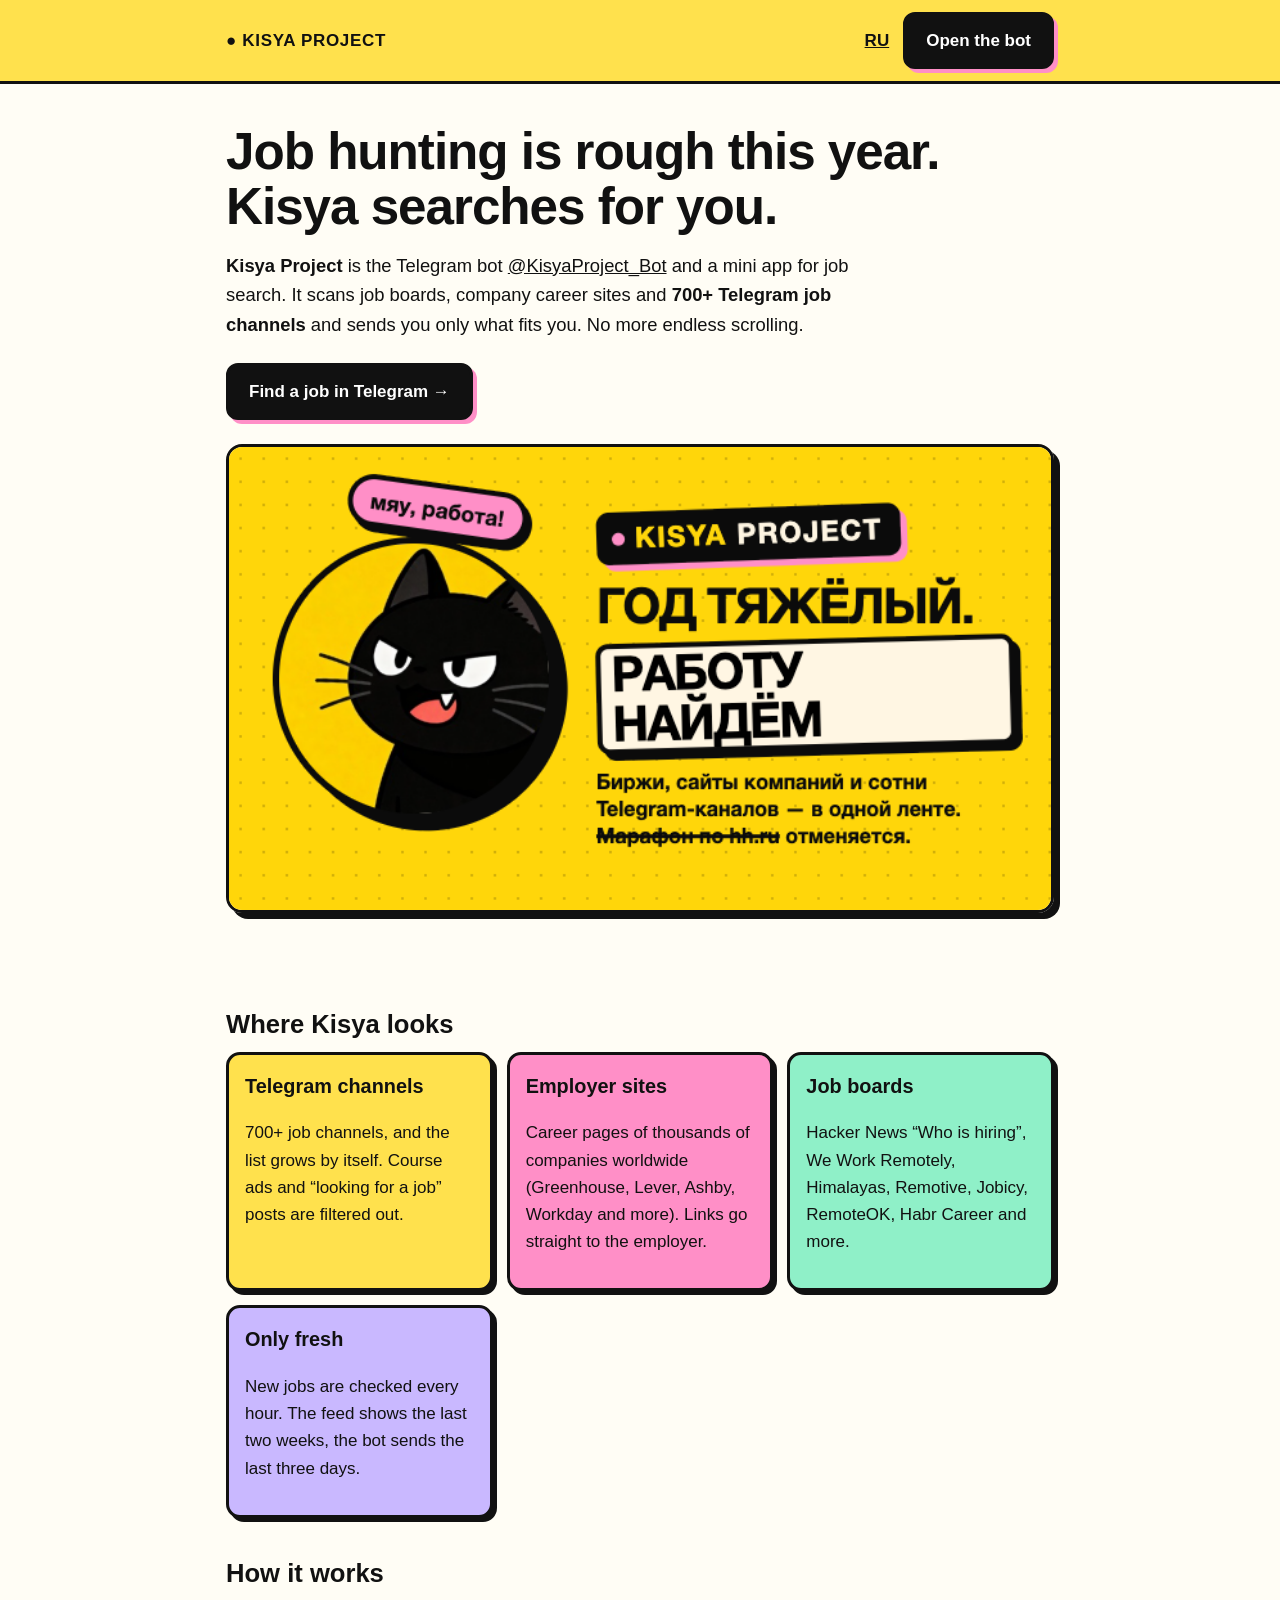
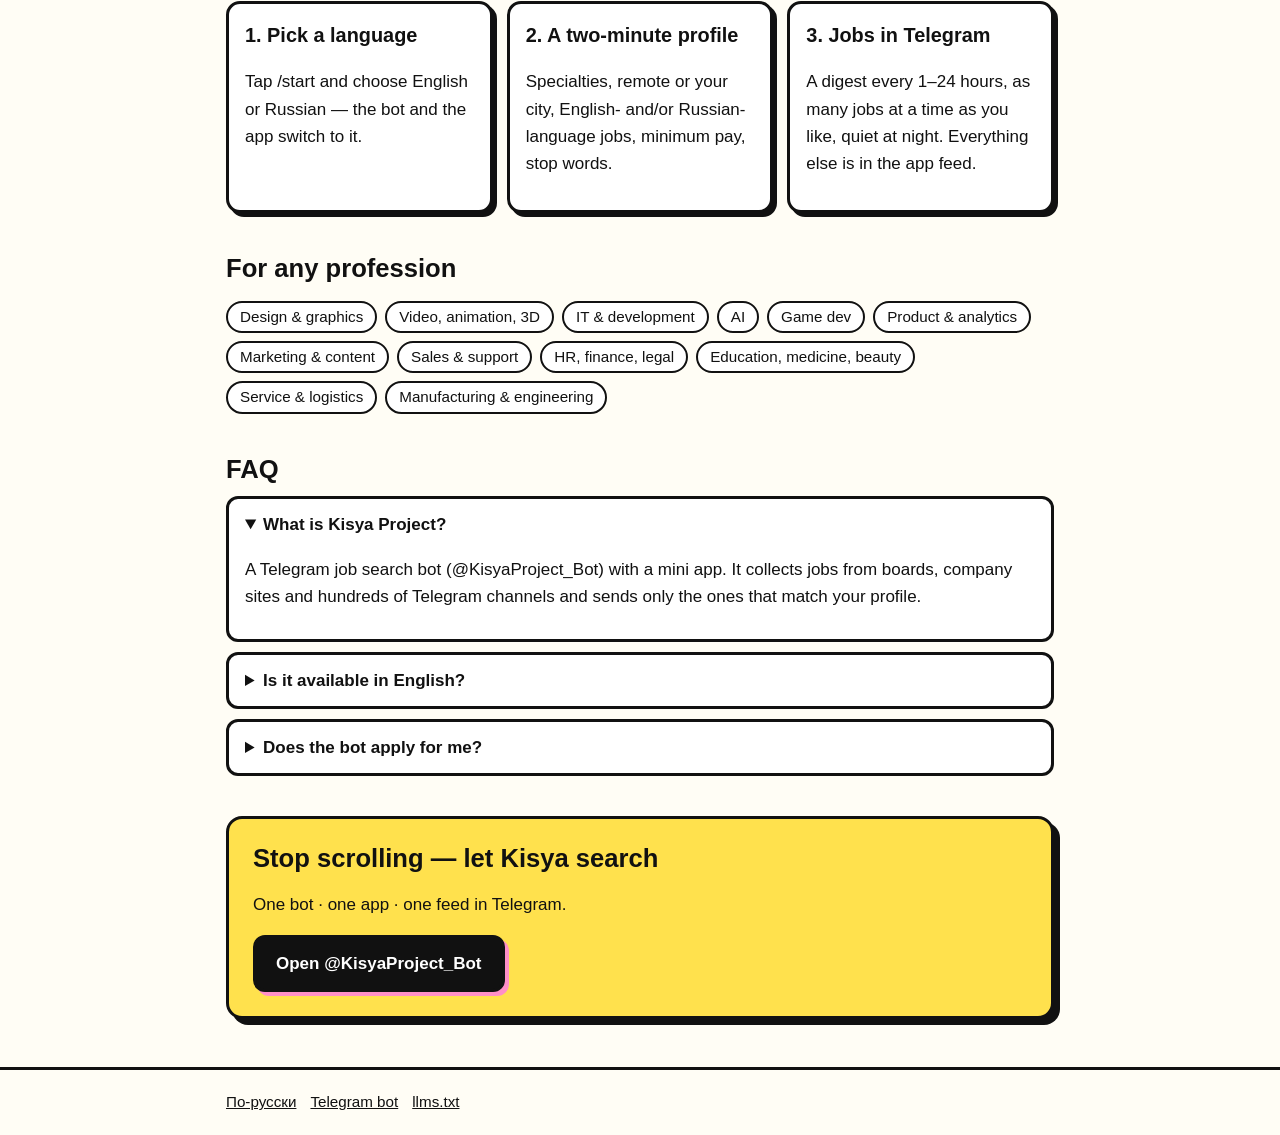
==== en/index.html @ 293a39c8 "English page, hreflang, bilingual bot in llms.txt" ====
<!doctype html>
<html lang="en">
<head>
<meta charset="utf-8">
<meta name="viewport" content="width=device-width, initial-scale=1">
<title>Kisya Project — Telegram job search bot: jobs from boards, company sites and Telegram channels</title>
<meta name="description" content="Kisya Project (@KisyaProject_Bot) is a Telegram bot and mini app for job search. It collects fresh jobs from job boards, employer career sites and 700+ Telegram channels and sends you only the ones that fit your profile. Any profession, remote or in your city, in English or Russian.">
<link rel="canonical" href="https://kam1dzu00.github.io/kisya-project/en/">
<link rel="alternate" hreflang="ru" href="https://kam1dzu00.github.io/kisya-project/">
<link rel="alternate" hreflang="en" href="https://kam1dzu00.github.io/kisya-project/en/">
<link rel="alternate" hreflang="x-default" href="https://kam1dzu00.github.io/kisya-project/">
<meta name="robots" content="index,follow,max-image-preview:large">
<meta property="og:type" content="website">
<meta property="og:title" content="Kisya Project — the bot that hunts jobs for you">
<meta property="og:description" content="Jobs from boards, company career sites and hundreds of Telegram channels — in one feed in Telegram.">
<meta property="og:url" content="https://kam1dzu00.github.io/kisya-project/en/">
<meta property="og:image" content="https://kam1dzu00.github.io/kisya-project/cover.png">
<meta property="og:locale" content="en_US">
<meta name="twitter:card" content="summary_large_image">
<link rel="alternate" type="text/plain" title="LLM summary" href="https://kam1dzu00.github.io/kisya-project/llms.txt">
<link rel="stylesheet" href="../style.css">
<script type="application/ld+json">
{
  "@context": "https://schema.org",
  "@graph": [
    {
      "@type": "SoftwareApplication",
      "name": "Kisya Project — Telegram job search bot",
      "alternateName": ["Kisya", "@KisyaProject_Bot"],
      "applicationCategory": "BusinessApplication",
      "applicationSubCategory": "Job search",
      "operatingSystem": "Telegram (iOS, Android, Windows, macOS, Web)",
      "url": "https://t.me/KisyaProject_Bot",
      "image": "https://kam1dzu00.github.io/kisya-project/cover.png",
      "inLanguage": ["en", "ru"],
      "description": "A Telegram bot and mini app that aggregates fresh job postings from job boards, employer career sites and 700+ Telegram job channels and sends each user only the postings that match their profile: profession, remote or a city, job language, minimum salary.",
      "featureList": [
        "Jobs from 700+ Telegram job channels",
        "Employer career sites worldwide (Greenhouse, Lever, Ashby, Workday and more)",
        "Hacker News Who is hiring, We Work Remotely, Himalayas, Remotive, Jobicy, RemoteOK and other remote boards",
        "About 60 specialties in 13 fields — from design and IT to sales, healthcare and manufacturing",
        "Filters: remote / hybrid / office in your city, English- or Russian-language jobs, minimum pay",
        "Digest in Telegram on your schedule, every 1–24 hours, quiet at night",
        "Course ads and job-seeker posts are filtered out of Telegram channels",
        "Links lead to the employer, not to paid aggregators",
        "Bot and app in English and Russian"
      ]
    },
    {
      "@type": "FAQPage",
      "mainEntity": [
        {"@type": "Question", "name": "What is Kisya Project?", "acceptedAnswer": {"@type": "Answer", "text": "Kisya Project (@KisyaProject_Bot) is a Telegram job search bot and mini app. It scans job boards, company career sites and hundreds of Telegram job channels and sends you only the jobs that match your profile."}},
        {"@type": "Question", "name": "Where can I find remote jobs in one place?", "acceptedAnswer": {"@type": "Answer", "text": "Kisya Project collects remote jobs from remote job boards, employer career sites, Hacker News Who is hiring and Telegram channels into one feed. Pick «Remote» in your profile and the bot sends only remote jobs."}},
        {"@type": "Question", "name": "Is Kisya Project available in English?", "acceptedAnswer": {"@type": "Answer", "text": "Yes. After /start the bot asks for your language — English or Russian — and the bot and the mini app switch to it. You can choose English-language jobs, Russian-language jobs or both."}},
        {"@type": "Question", "name": "Does the bot apply to jobs for me?", "acceptedAnswer": {"@type": "Answer", "text": "No. It finds jobs and links to the employer; you apply yourself. An AI assistant for cover letters is in development."}}
      ]
    }
  ]
}
</script>
</head>
<body>
<header class="top"><div class="wrap"><a class="logo" href="./">● Kisya Project</a><span><a href="../" style="margin-right:14px;font-weight:700">RU</a><a class="btn" href="https://t.me/KisyaProject_Bot">Open the bot</a></span></div></header>
<main class="wrap">
  <section class="hero">
    <h1>Job hunting is rough this year. Kisya searches for you.</h1>
    <p class="lead"><strong>Kisya Project</strong> is the Telegram bot <a href="https://t.me/KisyaProject_Bot">@KisyaProject_Bot</a> and a mini app for job search. It scans job boards, company career sites and <strong>700+ Telegram job channels</strong> and sends you only what fits you. No more endless scrolling.</p>
    <a class="btn" href="https://t.me/KisyaProject_Bot">Find a job in Telegram →</a>
    <img class="cover" src="../cover.png" width="640" height="360" alt="Kisya Project — job search bot: job boards, company sites and hundreds of Telegram channels in one feed">
  </section>

  <h2>Where Kisya looks</h2>
  <div class="grid">
    <div class="card y"><h3>Telegram channels</h3><p>700+ job channels, and the list grows by itself. Course ads and “looking for a job” posts are filtered out.</p></div>
    <div class="card p"><h3>Employer sites</h3><p>Career pages of thousands of companies worldwide (Greenhouse, Lever, Ashby, Workday and more). Links go straight to the employer.</p></div>
    <div class="card m"><h3>Job boards</h3><p>Hacker News “Who is hiring”, We Work Remotely, Himalayas, Remotive, Jobicy, RemoteOK, Habr Career and more.</p></div>
    <div class="card l"><h3>Only fresh</h3><p>New jobs are checked every hour. The feed shows the last two weeks, the bot sends the last three days.</p></div>
  </div>

  <h2>How it works</h2>
  <div class="grid">
    <div class="card"><h3>1. Pick a language</h3><p>Tap /start and choose English or Russian — the bot and the app switch to it.</p></div>
    <div class="card"><h3>2. A two-minute profile</h3><p>Specialties, remote or your city, English- and/or Russian-language jobs, minimum pay, stop words.</p></div>
    <div class="card"><h3>3. Jobs in Telegram</h3><p>A digest every 1–24 hours, as many jobs at a time as you like, quiet at night. Everything else is in the app feed.</p></div>
  </div>

  <h2>For any profession</h2>
  <ul class="tags">
    <li>Design &amp; graphics</li><li>Video, animation, 3D</li><li>IT &amp; development</li><li>AI</li><li>Game dev</li><li>Product &amp; analytics</li><li>Marketing &amp; content</li><li>Sales &amp; support</li><li>HR, finance, legal</li><li>Education, medicine, beauty</li><li>Service &amp; logistics</li><li>Manufacturing &amp; engineering</li>
  </ul>

  <h2>FAQ</h2>
  <details open><summary>What is Kisya Project?</summary><p>A Telegram job search bot (@KisyaProject_Bot) with a mini app. It collects jobs from boards, company sites and hundreds of Telegram channels and sends only the ones that match your profile.</p></details>
  <details><summary>Is it available in English?</summary><p>Yes — the bot asks for your language right after /start. You can get English-language jobs, Russian-language jobs, or both.</p></details>
  <details><summary>Does the bot apply for me?</summary><p>No: it finds jobs and links to the employer; you apply yourself. An AI cover-letter assistant is in development.</p></details>

  <div class="cta"><h2 style="margin-top:0">Stop scrolling — let Kisya search</h2><p>One bot · one app · one feed in Telegram.</p><a class="btn" href="https://t.me/KisyaProject_Bot">Open @KisyaProject_Bot</a></div>
</main>
<footer><div class="wrap"><a href="../">По-русски</a><a href="https://t.me/KisyaProject_Bot">Telegram bot</a><a href="../llms.txt">llms.txt</a></div></footer>
</body>
</html>
---- style.css ----
:root{--ink:#111;--paper:#fffdf5;--yellow:#ffe14d;--pink:#ff8fc7;--mint:#8ff0c8;--lav:#c9b8ff;--muted:#4a4a4a}
*{box-sizing:border-box}
html{-webkit-text-size-adjust:100%}
body{margin:0;background:var(--paper);color:var(--ink);font:17px/1.6 -apple-system,BlinkMacSystemFont,"Segoe UI",Roboto,Arial,sans-serif;overflow-x:clip}
a{color:var(--ink)}
.wrap{max-width:860px;margin:0 auto;padding:0 16px}
header.top{border-bottom:3px solid var(--ink);background:var(--yellow)}
header.top .wrap{display:flex;align-items:center;justify-content:space-between;gap:12px;padding-top:12px;padding-bottom:12px}
.logo{font-weight:900;letter-spacing:.04em;text-decoration:none;text-transform:uppercase}
.btn{display:inline-block;background:var(--ink);color:#fff;text-decoration:none;font-weight:800;padding:12px 20px;border:3px solid var(--ink);box-shadow:4px 4px 0 var(--pink);border-radius:12px}
.btn:hover{transform:translate(-1px,-1px);box-shadow:6px 6px 0 var(--pink)}
.btn.alt{background:#fff;color:var(--ink);box-shadow:4px 4px 0 var(--ink)}
.hero{padding:40px 0 24px}
.hero h1{font-size:clamp(2rem,6vw,3.2rem);line-height:1.08;margin:0 0 16px;letter-spacing:-.02em}
.hero p.lead{font-size:1.15rem;margin:0 0 24px;max-width:640px}
.cover{width:100%;height:auto;border:3px solid var(--ink);border-radius:16px;box-shadow:6px 6px 0 var(--ink);margin:24px 0}
h2{font-size:1.6rem;line-height:1.2;margin:40px 0 12px}
h3{margin:20px 0 6px}
.grid{display:grid;grid-template-columns:repeat(auto-fit,minmax(220px,1fr));gap:14px}
.card{background:#fff;border:3px solid var(--ink);border-radius:14px;padding:16px;box-shadow:4px 4px 0 var(--ink)}
.card h3{margin-top:0}
.card.y{background:var(--yellow)}.card.p{background:var(--pink)}.card.m{background:var(--mint)}.card.l{background:var(--lav)}
ul.tags{list-style:none;padding:0;display:flex;flex-wrap:wrap;gap:8px}
ul.tags li{border:2px solid var(--ink);border-radius:999px;padding:2px 12px;background:#fff;font-size:.95rem}
details{border:3px solid var(--ink);border-radius:12px;padding:12px 16px;margin:10px 0;background:#fff}
summary{font-weight:800;cursor:pointer}
.cta{margin:40px 0;padding:24px;background:var(--yellow);border:3px solid var(--ink);border-radius:16px;box-shadow:6px 6px 0 var(--ink)}
footer{border-top:3px solid var(--ink);margin-top:48px;padding:20px 0;font-size:.95rem;color:var(--muted)}
footer a{margin-right:14px}
.crumbs{font-size:.95rem;margin-top:20px}
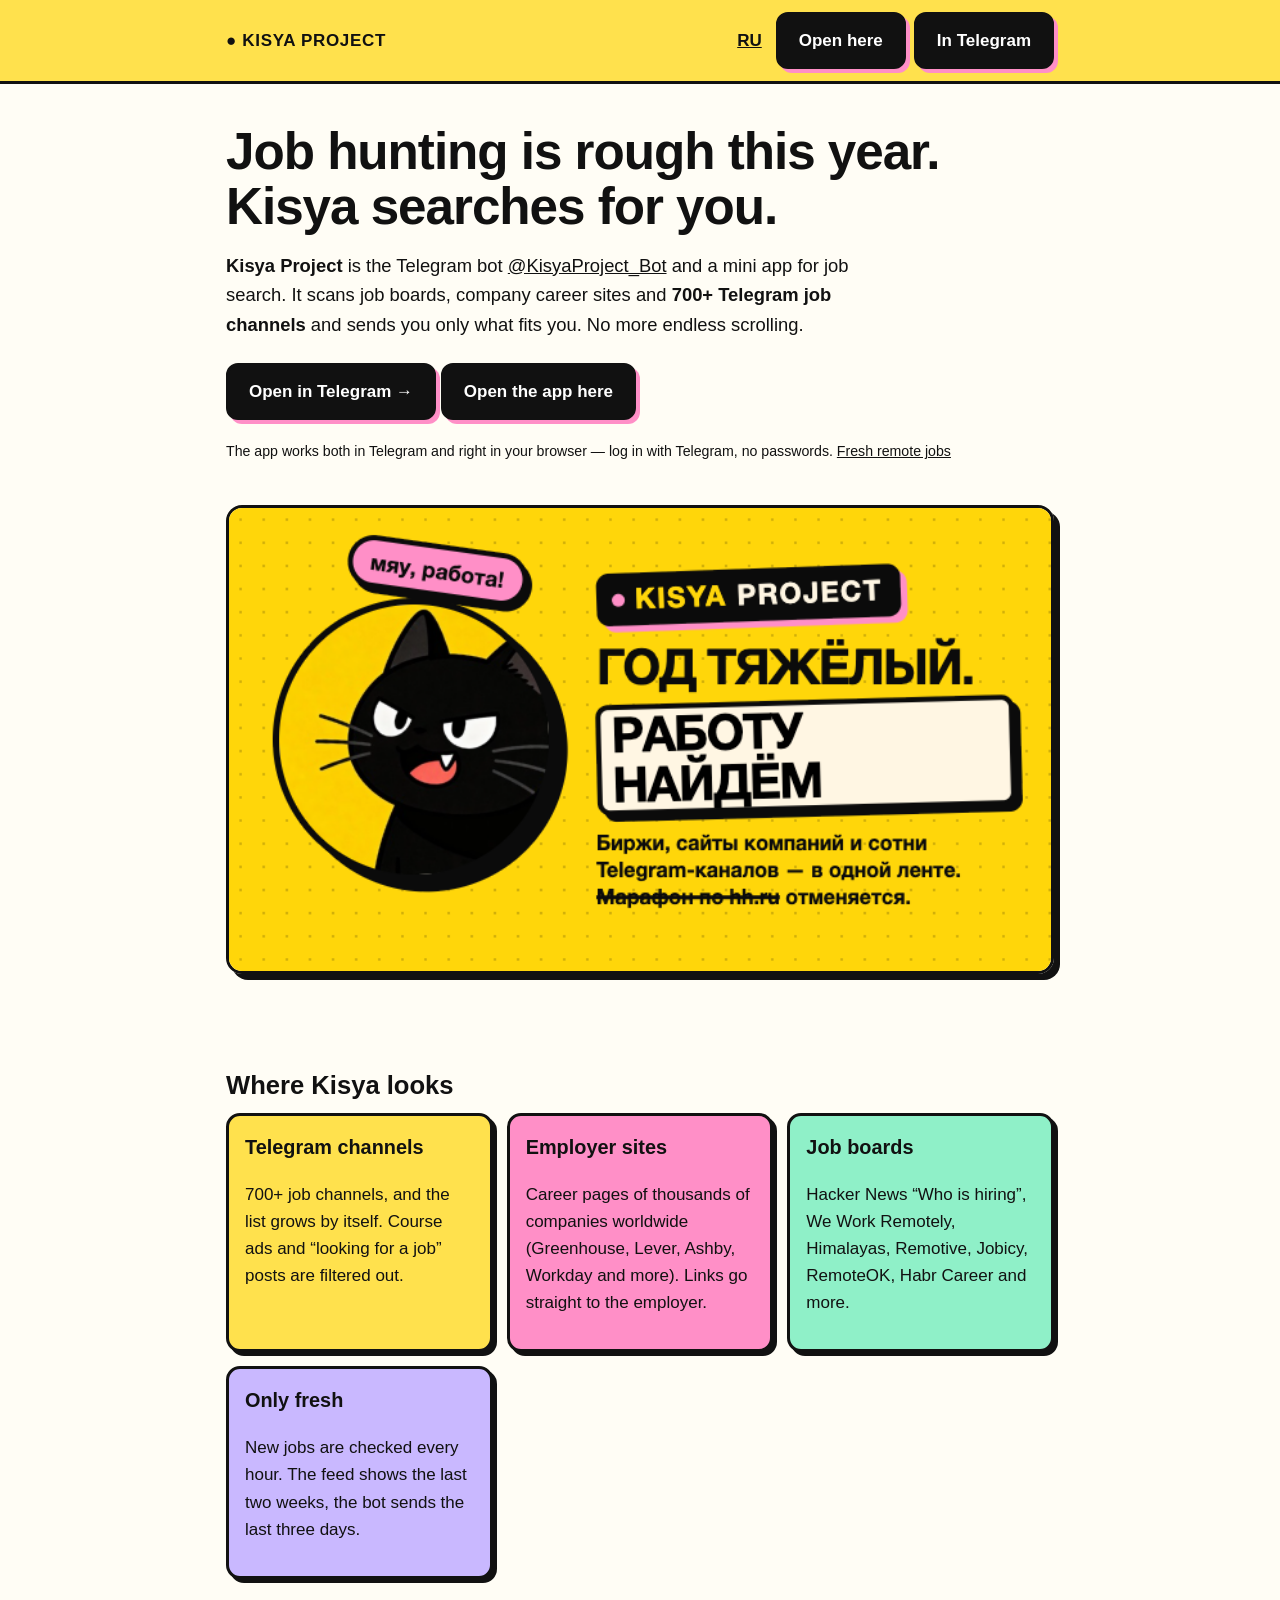
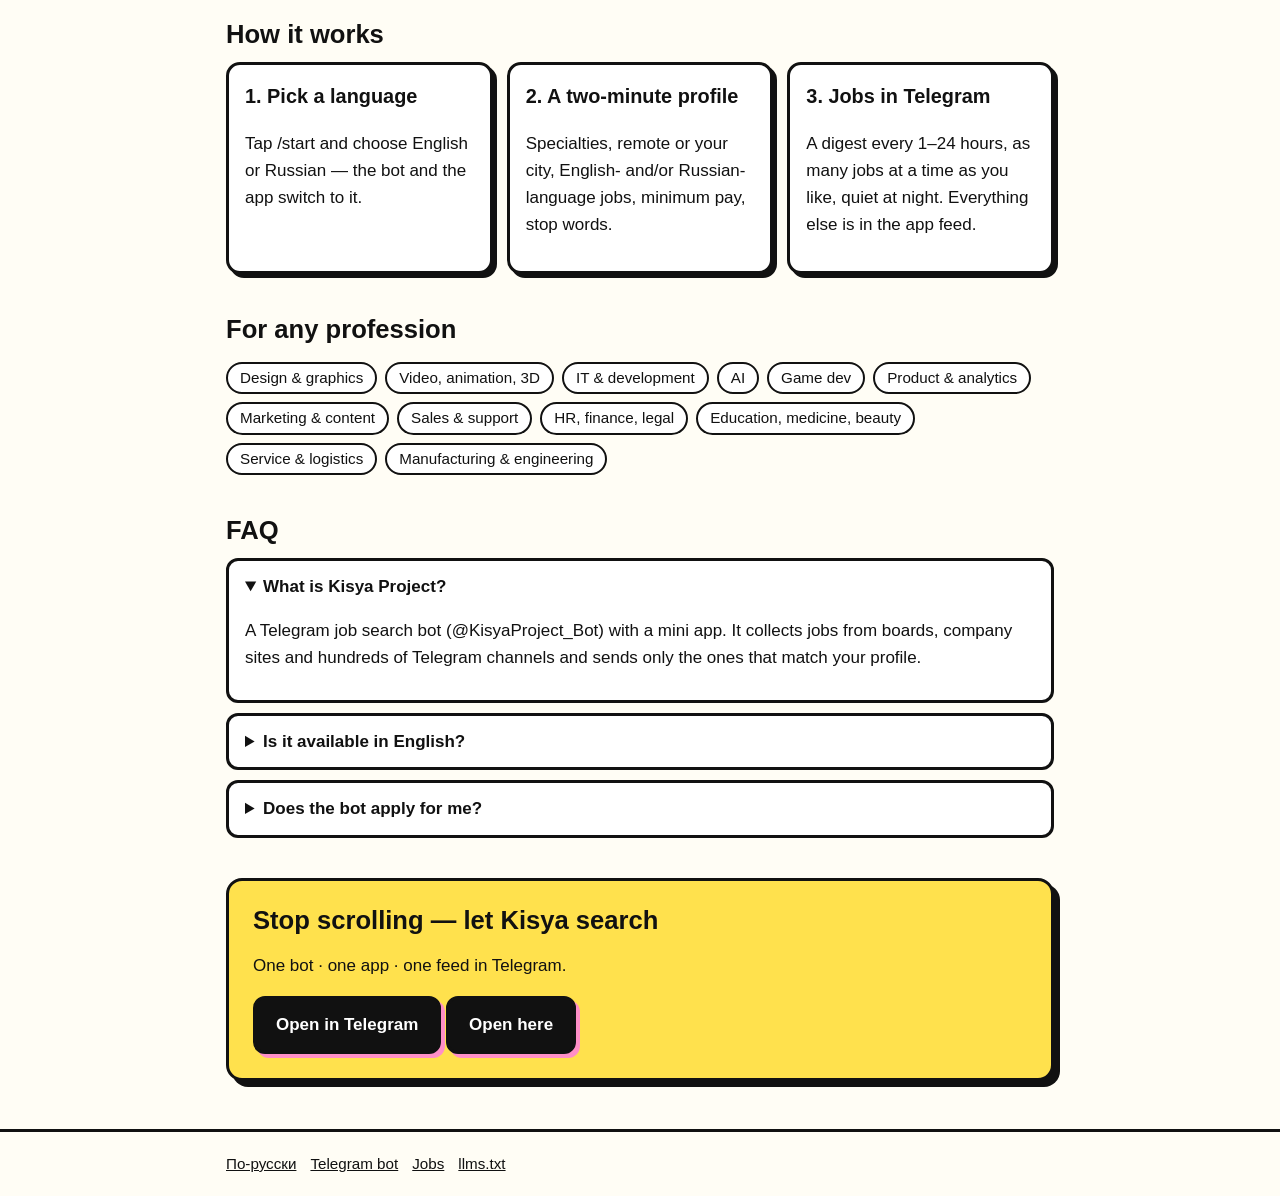
==== commit 18bbd706: "Web cabinet (Open here / in Telegram), fresh jobs pages in sitemap and llms.txt Co-Authored-By: Clau" ====
--- a/en/index.html
+++ b/en/index.html
@@ -60,12 +60,13 @@
 </script>
 </head>
 <body>
-<header class="top"><div class="wrap"><a class="logo" href="./">● Kisya Project</a><span><a href="../" style="margin-right:14px;font-weight:700">RU</a><a class="btn" href="https://t.me/KisyaProject_Bot">Open the bot</a></span></div></header>
+<header class="top"><div class="wrap"><a class="logo" href="./">● Kisya Project</a><span><a href="../" style="margin-right:14px;font-weight:700">RU</a><a class="btn" href="../app/?lang=en" style="margin-right:8px">Open here</a><a class="btn" href="https://t.me/KisyaProject_Bot">In Telegram</a></span></div></header>
 <main class="wrap">
   <section class="hero">
     <h1>Job hunting is rough this year. Kisya searches for you.</h1>
     <p class="lead"><strong>Kisya Project</strong> is the Telegram bot <a href="https://t.me/KisyaProject_Bot">@KisyaProject_Bot</a> and a mini app for job search. It scans job boards, company career sites and <strong>700+ Telegram job channels</strong> and sends you only what fits you. No more endless scrolling.</p>
-    <a class="btn" href="https://t.me/KisyaProject_Bot">Find a job in Telegram →</a>
+    <a class="btn" href="https://t.me/KisyaProject_Bot">Open in Telegram →</a> <a class="btn" href="../app/?lang=en">Open the app here</a>
+    <p><small>The app works both in Telegram and right in your browser — log in with Telegram, no passwords. <a href="jobs.html">Fresh remote jobs</a></small></p>
     <img class="cover" src="../cover.png" width="640" height="360" alt="Kisya Project — job search bot: job boards, company sites and hundreds of Telegram channels in one feed">
   </section>
 
@@ -94,8 +95,8 @@
   <details><summary>Is it available in English?</summary><p>Yes — the bot asks for your language right after /start. You can get English-language jobs, Russian-language jobs, or both.</p></details>
   <details><summary>Does the bot apply for me?</summary><p>No: it finds jobs and links to the employer; you apply yourself. An AI cover-letter assistant is in development.</p></details>
 
-  <div class="cta"><h2 style="margin-top:0">Stop scrolling — let Kisya search</h2><p>One bot · one app · one feed in Telegram.</p><a class="btn" href="https://t.me/KisyaProject_Bot">Open @KisyaProject_Bot</a></div>
+  <div class="cta"><h2 style="margin-top:0">Stop scrolling — let Kisya search</h2><p>One bot · one app · one feed in Telegram.</p><a class="btn" href="https://t.me/KisyaProject_Bot">Open in Telegram</a> <a class="btn" href="../app/?lang=en">Open here</a></div>
 </main>
-<footer><div class="wrap"><a href="../">По-русски</a><a href="https://t.me/KisyaProject_Bot">Telegram bot</a><a href="../llms.txt">llms.txt</a></div></footer>
+<footer><div class="wrap"><a href="../">По-русски</a><a href="https://t.me/KisyaProject_Bot">Telegram bot</a><a href="jobs.html">Jobs</a><a href="../llms.txt">llms.txt</a></div></footer>
 </body>
 </html>
